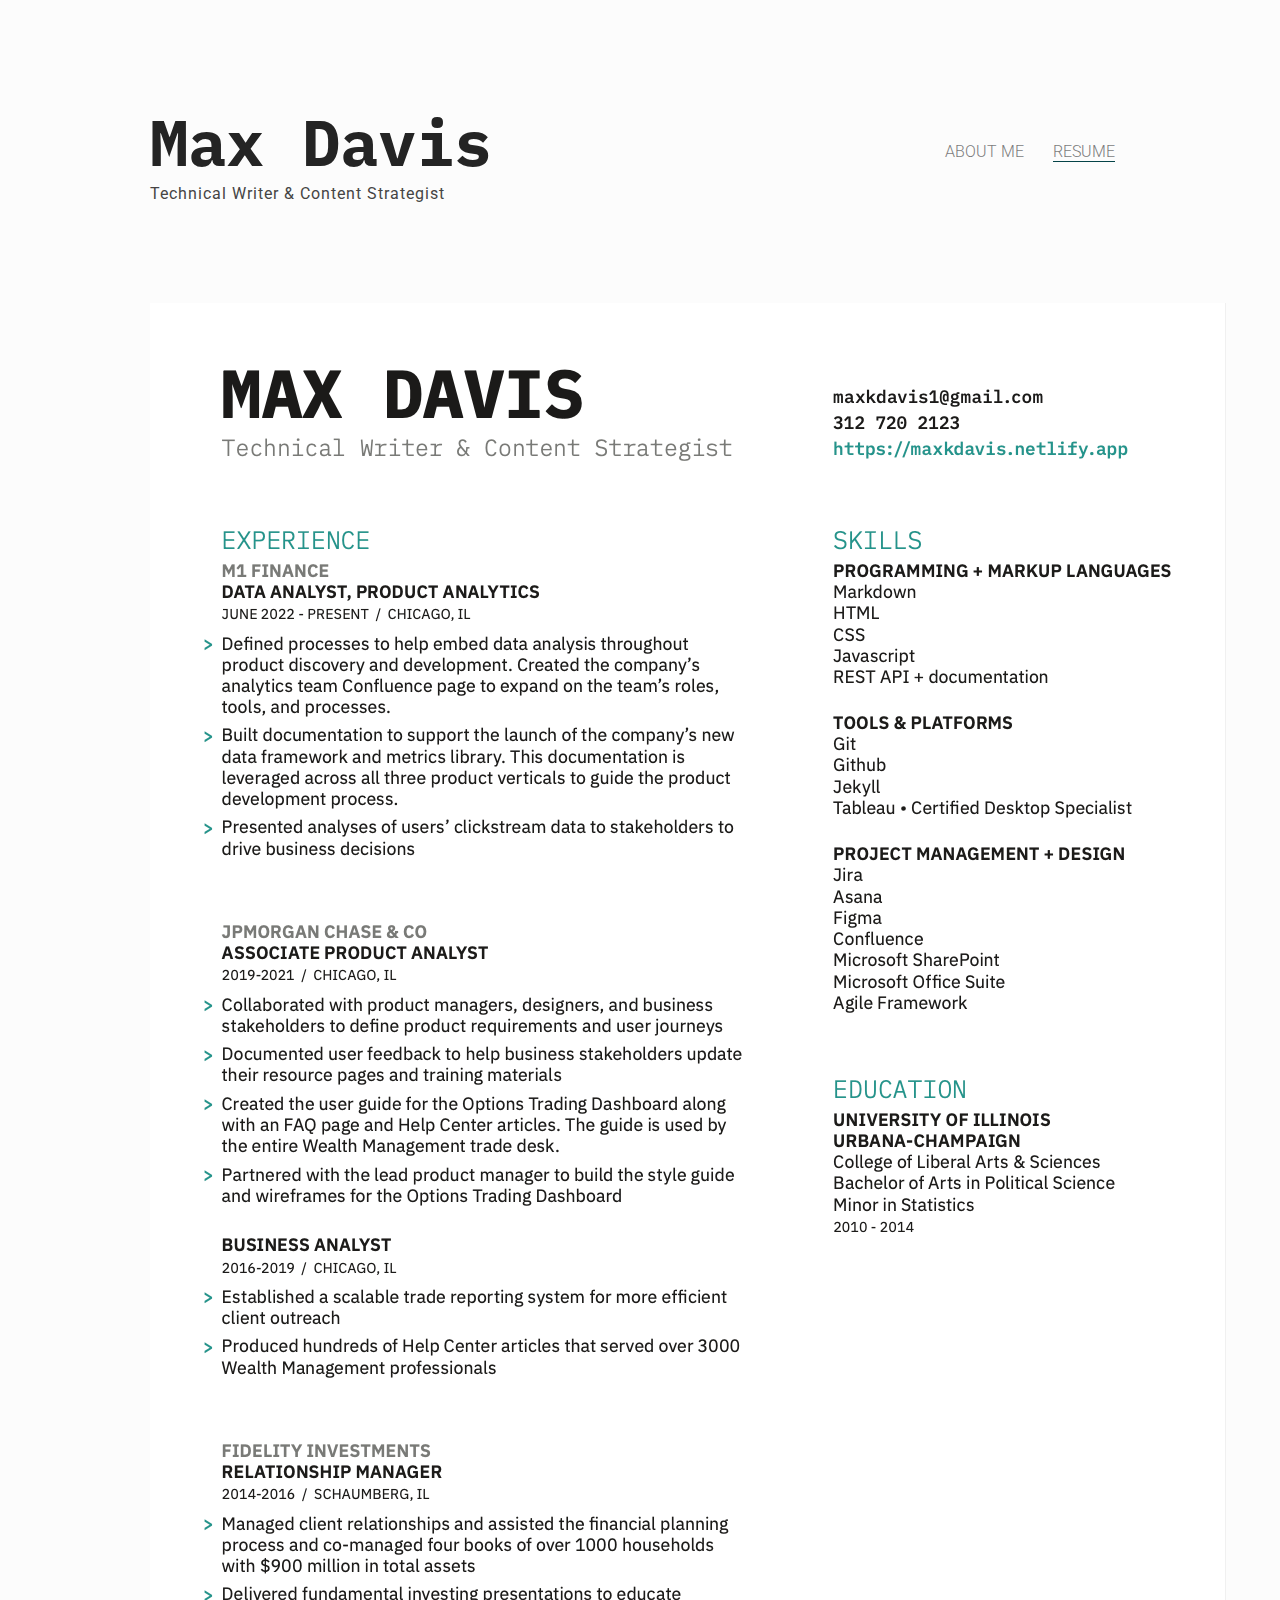
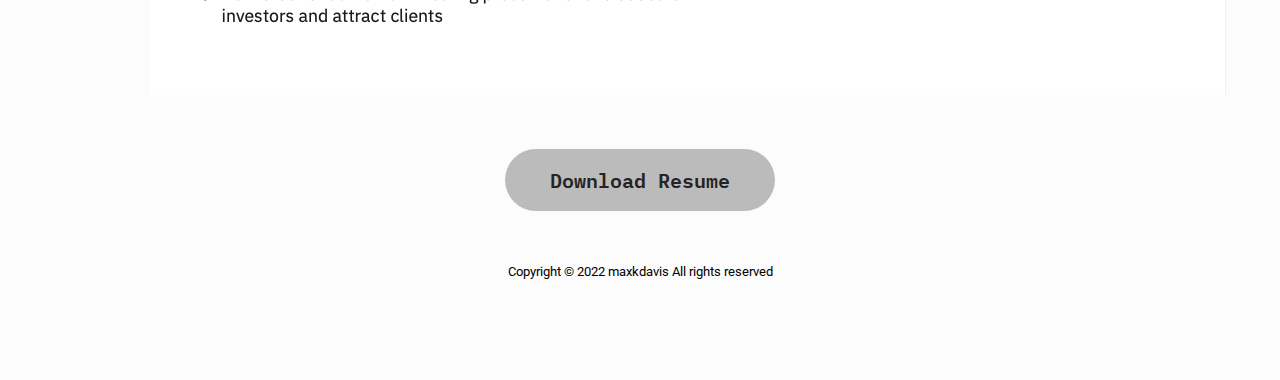
==== resume.html @ d2b7b941 "Added Resume page" ====
<!DOCTYPE html>
<html lang="en">

<head>
  <meta charset="UTF-8">
  <meta http-equiv="X-UA-Compatible" content="IE=edge">
  <meta name="viewport" content="width=device-width, initial-scale=1.0">
  <link rel="stylesheet" href="styles.css">
  <link rel="preconnect" href="https://fonts.googleapis.com">
  <link rel="preconnect" href="https://fonts.gstatic.com" crossorigin>
  <link
    href="https://fonts.googleapis.com/css2?family=IBM+Plex+Mono:wght@400;500;700&family=IBM+Plex+Sans&family=Roboto:wght@100;300&display=swap"
    rel="stylesheet">
  <title>Max Davis - Resume</title>
</head>

<body>
  <main id="main">
    <div class="top-nav">
      <div class="intro">
        <h1>Max Davis</h1>
        <p>Technical Writer & Content Strategist</p>
      </div>
      <div class="top-nav-links">
        <a href="index.html">ABOUT ME</a>
        <a href="resume.html" class="current-tab">RESUME</a>
      </div>
    </div>

    <section id="resume">
      <div class="image-container">
        <img src="./Resume/ResumeTW.png" alt="Resume" />
      </div>
      <div class="resume-btn">
        <button class="button-large"><a target="_blank" href="./Resume/ResumeTW.pdf">Download Resume</a></button>
      </div>
    </section>
  </main>


  <footer>
    <small> Copyright &copy; 2022 maxkdavis All rights reserved</small>
  </footer>
</body>

</html>
---- styles.css ----
* {
  margin: 0;
  padding: 0;
  box-sizing: border-box;
}

body {
  background-color: #fcfcfc;
  padding: 100px 150px;
  font-family: "Roboto", sans-serif;
}

#main {
  min-height: 100vh;
}

#about-me {
  display: flex;
  padding-bottom: 50px;
  border-bottom: 2px solid #bbbbbb;
}

#about-me p {
  font-size: 16px;
  line-height: 1.5;
  width: 55%;
}

#resume {
  text-align: center;
}

.top-nav {
  display: flex;
  justify-content: space-between;
  margin-bottom: 100px;
}

.intro p {
  color: #454444;
  font-size: 16px;
  letter-spacing: 1px;
  font-family: "Roboto", sans-serif;
}

.top-nav-links {
  display: flex;
  justify-content: space-around;
  align-items: center;
  width: 200px;
  /* border: 1px solid blue; */
  font-family: "Roboto", sans-serif;
}

.top-nav-links a {
  color: #7c7c7c;
  font-size: 1rem;
  font-weight: 300;
  text-decoration: none;
}

.top-nav-links a:hover {
  color: #242424;
  cursor: pointer;
}

h1 {
  color: #242424;
  font-size: 4rem;
  font-family: "IBM Plex Mono", monospace;
  font-weight: 700;
}

h2 {
  font-size: 1.56rem;
  width: 200px;
  margin-bottom: 20px;
}

#project-container {
  margin: 50px 0;
  display: grid;
  grid-template-columns: 1fr 1fr 1fr;
  row-gap: 50px;
  justify-items: center;
}

.project {
  width: 350px;
  height: 350px;
  background-color: #eeeeee;
}

.current-tab {
  border-bottom: 1px solid hsla(183, 87%, 15%, 1);
}

.resume-btn {
  display: flex;
  justify-content: center;
  margin: 50px 0;
}

button.button-large {
  background-color: #bbb;
  border: none;
  border-radius: 64px;
  padding: 15px;
}

button.button-large a {
  font-family: "IBM Plex Mono", monospace;
  color: #242424;
  font-weight: 600;
  font-size: 1.25rem;
  /*adding padding to the anchor, not the button, to increase clickable area*/
  padding: 30px;
  text-decoration: none;
}

button.button-large:hover {
  background-color: #a6a6a6;
}

footer {
  text-align: center;
}
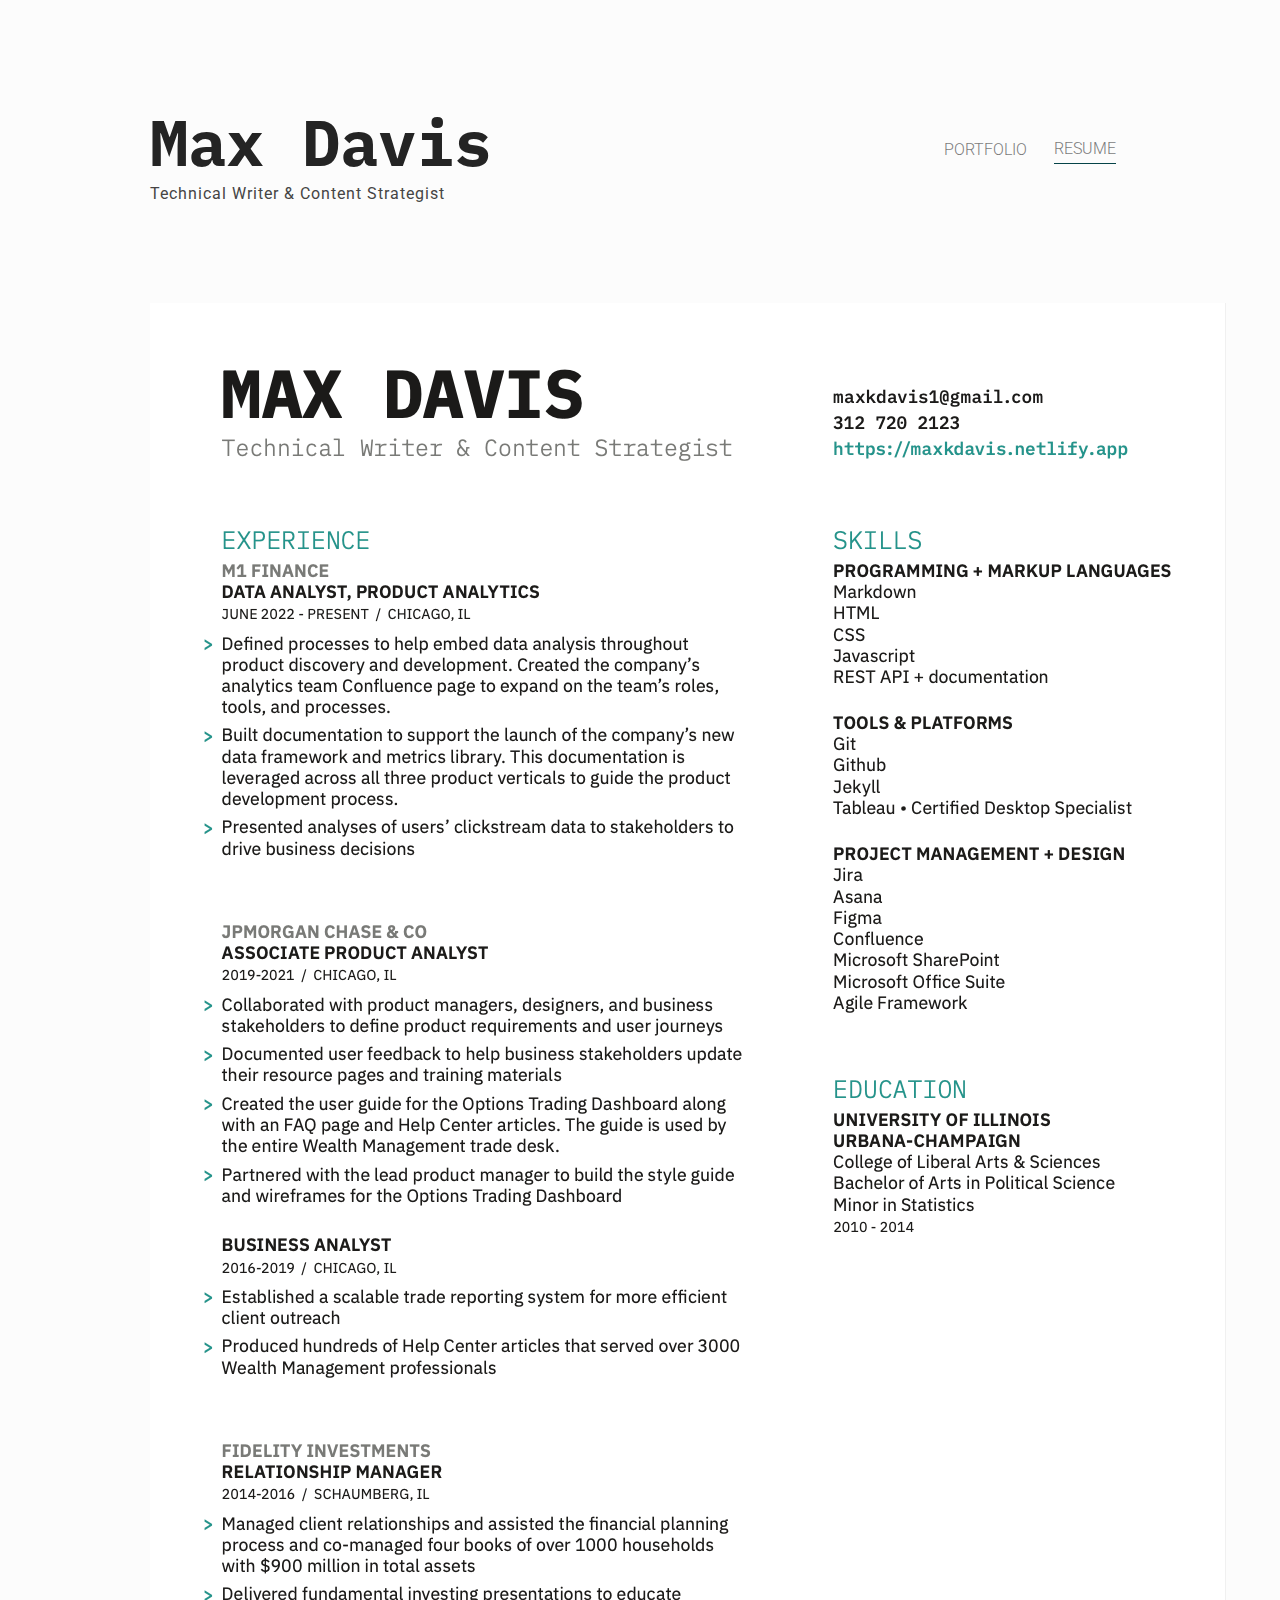
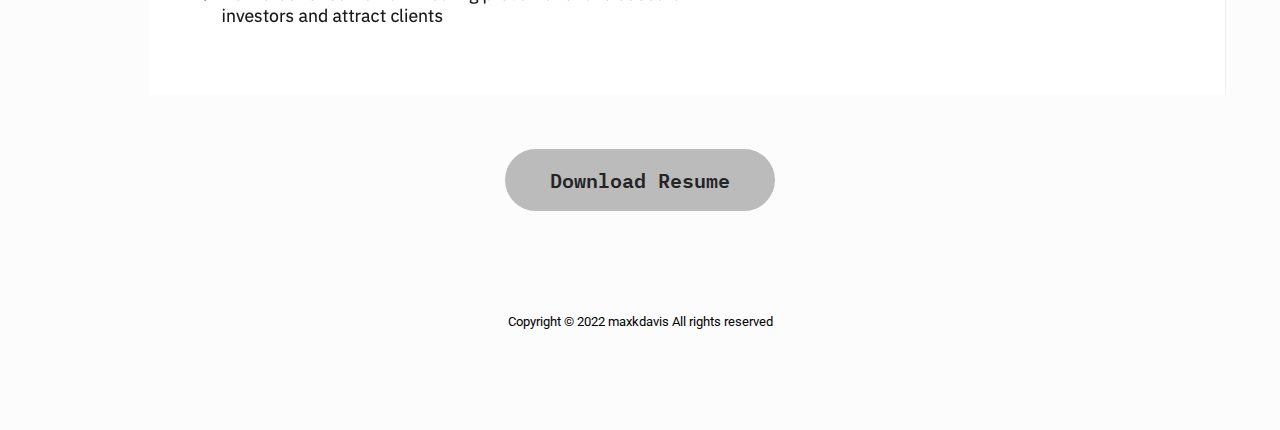
==== commit b80423f2: "Add files via upload" ====
--- a/resume.html
+++ b/resume.html
@@ -22,7 +22,7 @@
         <p>Technical Writer & Content Strategist</p>
       </div>
       <div class="top-nav-links">
-        <a href="index.html">ABOUT ME</a>
+        <a href="index.html">PORTFOLIO</a>
         <a href="resume.html" class="current-tab">RESUME</a>
       </div>
     </div>
--- a/styles.css
+++ b/styles.css
@@ -20,16 +20,26 @@
   border-bottom: 2px solid #bbbbbb;
 }
 
-#about-me p {
+#about-me p,
+.project-information p {
   font-size: 16px;
   line-height: 1.5;
   width: 55%;
 }
 
-#resume {
+.project-information {
+  margin: 50px 0px;
+}
+
+#resume,
+#project-main {
   text-align: center;
 }
 
+.project-image-container img {
+  max-width: 800px;
+  border: 1px solid rgb(225, 223, 223);
+}
 .top-nav {
   display: flex;
   justify-content: space-between;
@@ -48,7 +58,6 @@
   justify-content: space-around;
   align-items: center;
   width: 200px;
-  /* border: 1px solid blue; */
   font-family: "Roboto", sans-serif;
 }
 
@@ -57,6 +66,7 @@
   font-size: 1rem;
   font-weight: 300;
   text-decoration: none;
+  padding-bottom: 5px;
 }
 
 .top-nav-links a:hover {
@@ -73,11 +83,10 @@
 
 h2 {
   font-size: 1.56rem;
-  width: 200px;
   margin-bottom: 20px;
 }
 
-#project-container {
+#project-container-gallery {
   margin: 50px 0;
   display: grid;
   grid-template-columns: 1fr 1fr 1fr;
@@ -85,10 +94,35 @@
   justify-items: center;
 }
 
-.project {
+.project-card {
   width: 350px;
   height: 350px;
+  text-align: center;
+  box-sizing: border-box;
+}
+
+.gallery-card-image {
+  width: 100%;
+  height: 300px;
   background-color: #eeeeee;
+  display: flex;
+  justify-content: center;
+  align-items: center;
+}
+
+.gallery-card-image img {
+  width: 75%;
+  height: auto;
+  /* box-shadow: rgba(0, 0, 0, 0.15) 1.95px 1.95px 2.6px; */
+}
+
+.gallery-card-image:hover {
+  background-color: #a6a6a6;
+  transition: 0.3s ease-in-out;
+}
+
+.project-card h4 {
+  margin: 8px 0px 5px;
 }
 
 .current-tab {
@@ -100,6 +134,10 @@
   justify-content: center;
   margin: 50px 0;
 }
+
+/* .spacing {
+  margin-bottom: 100px;
+} */
 
 button.button-large {
   background-color: #bbb;
@@ -123,5 +161,6 @@
 }
 
 footer {
+  margin-top: 100px;
   text-align: center;
 }
